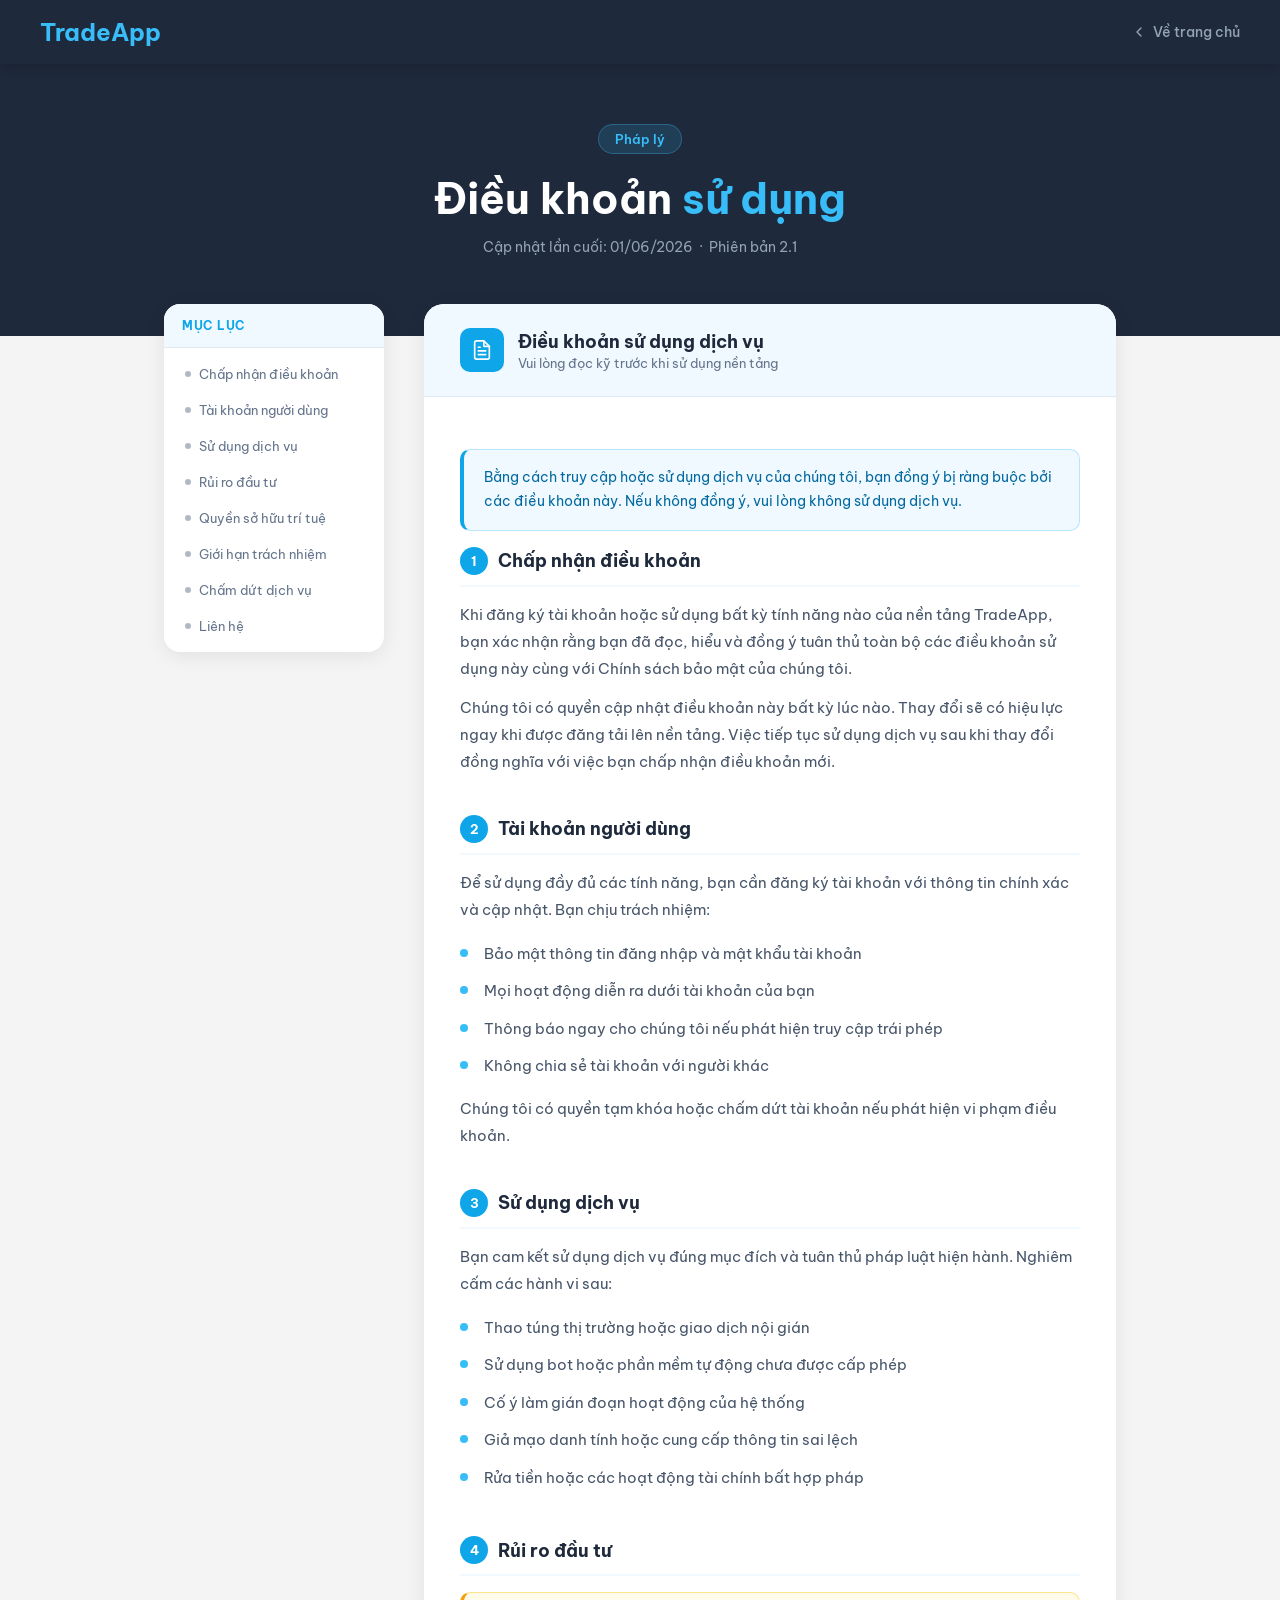
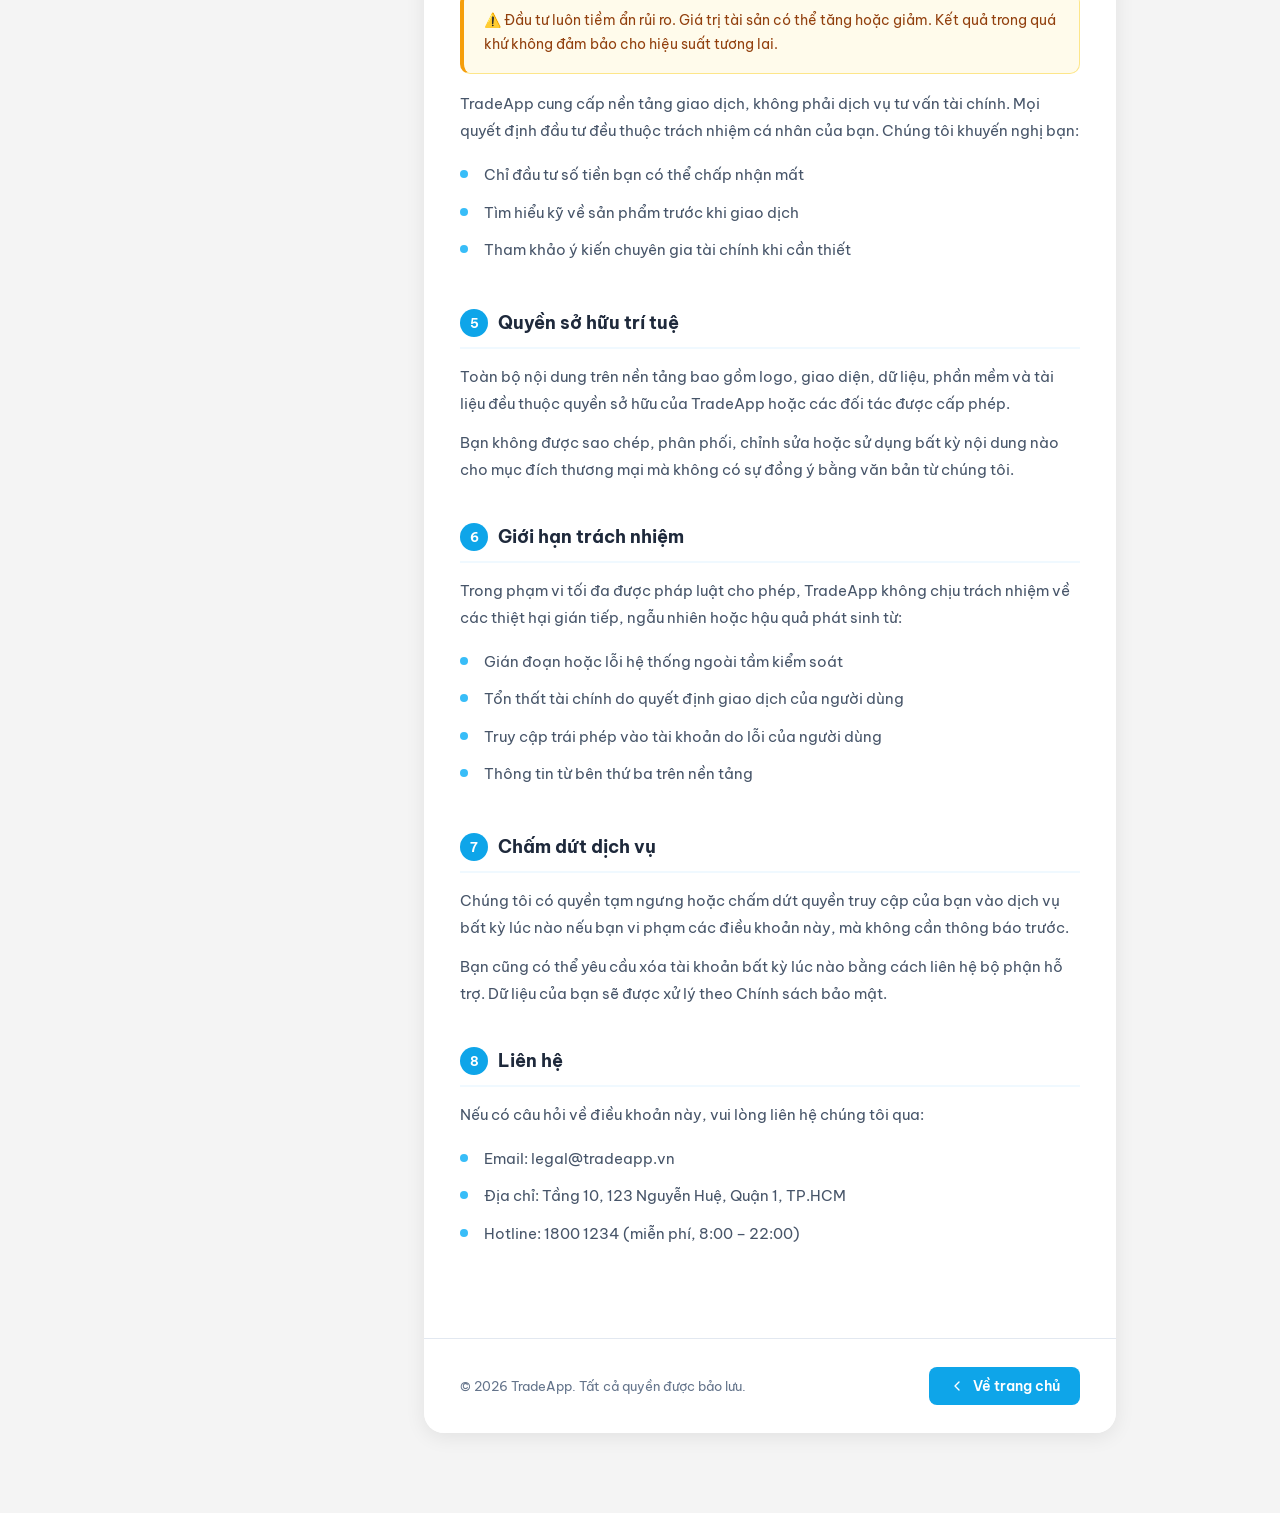
==== html/pages/dieu-khoan.html @ 0a755ea0 "dieu-khoan.html" ====
<!DOCTYPE html>
<html lang="vi">
<head>
    <meta charset="UTF-8">
    <meta name="viewport" content="width=device-width, initial-scale=1.0">
    <title>Điều khoản sử dụng</title>
    <link rel="stylesheet" href="https://fonts.googleapis.com/css2?family=Be+Vietnam+Pro:wght@400;500;600;700&display=swap">
    <style>
        *, *::before, *::after { box-sizing: border-box; margin: 0; padding: 0; }

        :root {
            --navy: #1e293b;
            --blue: #0ea5e9;
            --blue-light: #38bdf8;
            --blue-pale: #f0f9ff;
            --text: #1e293b;
            --muted: #64748b;
            --border: #e2e8f0;
        }

        body {
            font-family: 'Be Vietnam Pro', sans-serif;
            background: #f4f4f4;
            color: var(--text);
            min-height: 100vh;
        }

        /* ── HEADER ── */
        header {
            background: var(--navy);
            padding: 0 40px;
            height: 64px;
            display: flex;
            align-items: center;
            justify-content: space-between;
            position: sticky;
            top: 0;
            z-index: 100;
            box-shadow: 0 2px 12px rgba(0,0,0,0.2);
        }

        .header__logo {
            font-size: 24px;
            font-weight: 700;
            color: var(--blue-light);
            text-decoration: none;
        }

        .header__back {
            display: inline-flex;
            align-items: center;
            gap: 6px;
            color: #94a3b8;
            text-decoration: none;
            font-size: 14px;
            font-weight: 500;
            transition: color 0.2s;
        }

        .header__back:hover { color: white; }

        .header__back svg {
            width: 16px;
            height: 16px;
            stroke: currentColor;
            fill: none;
            stroke-width: 2;
            stroke-linecap: round;
            stroke-linejoin: round;
        }

        /* ── HERO ── */
        .hero {
            background: var(--navy);
            padding: 60px 40px 80px;
            text-align: center;
        }

        .hero__badge {
            display: inline-block;
            background: rgba(56,189,248,0.15);
            border: 1px solid rgba(56,189,248,0.3);
            color: var(--blue-light);
            font-size: 13px;
            font-weight: 600;
            padding: 6px 16px;
            border-radius: 20px;
            margin-bottom: 20px;
        }

        .hero__title {
            color: white;
            font-size: 42px;
            font-weight: 700;
            margin-bottom: 14px;
            line-height: 1.2;
        }

        .hero__title span { color: var(--blue-light); }

        .hero__meta {
            color: #94a3b8;
            font-size: 14px;
        }

        /* ── LAYOUT ── */
        .page-wrapper {
            max-width: 1000px;
            margin: 0 auto;
            padding: 0 24px 80px;
            position: relative;
        }

        .content-grid {
            display: grid;
            grid-template-columns: 220px 1fr;
            gap: 40px;
            align-items: start;
            margin-top: -32px;
        }

        /* ── SIDEBAR ── */
        .sidebar {
            position: sticky;
            top: 84px;
        }

        .sidebar__card {
            background: white;
            border-radius: 16px;
            box-shadow: 0 4px 20px rgba(0,0,0,0.08);
            overflow: hidden;
        }

        .sidebar__title {
            background: var(--blue-pale);
            border-bottom: 1px solid var(--border);
            padding: 14px 18px;
            font-size: 12px;
            font-weight: 700;
            color: var(--blue);
            text-transform: uppercase;
            letter-spacing: 0.06em;
        }

        .sidebar__nav { padding: 8px 0; }

        .sidebar__link {
            display: flex;
            align-items: center;
            gap: 8px;
            padding: 10px 18px;
            font-size: 13px;
            color: var(--muted);
            text-decoration: none;
            transition: all 0.15s;
            border-left: 3px solid transparent;
        }

        .sidebar__link:hover,
        .sidebar__link.active {
            color: var(--blue);
            background: var(--blue-pale);
            border-left-color: var(--blue);
        }

        .sidebar__link::before {
            content: '';
            width: 6px;
            height: 6px;
            border-radius: 50%;
            background: currentColor;
            flex-shrink: 0;
            opacity: 0.5;
        }

        /* ── MAIN CONTENT ── */
        .content {
            background: white;
            border-radius: 20px;
            box-shadow: 0 4px 20px rgba(0,0,0,0.08);
            overflow: hidden;
        }

        .content__header {
            background: var(--blue-pale);
            border-bottom: 1px solid var(--border);
            padding: 24px 36px;
            display: flex;
            align-items: center;
            gap: 14px;
        }

        .content__header-icon {
            width: 44px;
            height: 44px;
            background: var(--blue);
            border-radius: 10px;
            display: flex;
            align-items: center;
            justify-content: center;
            flex-shrink: 0;
        }

        .content__header-icon svg {
            width: 22px;
            height: 22px;
            stroke: white;
            fill: none;
            stroke-width: 1.8;
            stroke-linecap: round;
            stroke-linejoin: round;
        }

        .content__header-text h2 {
            font-size: 18px;
            font-weight: 700;
            color: var(--text);
        }

        .content__header-text p {
            font-size: 13px;
            color: var(--muted);
            margin-top: 2px;
        }

        .content__body { padding: 36px; }

        /* ── SECTIONS ── */
        .section { margin-bottom: 40px; }
        .section:last-child { margin-bottom: 0; }

        .section__title {
            font-size: 18px;
            font-weight: 700;
            color: var(--text);
            margin-bottom: 14px;
            padding-bottom: 10px;
            border-bottom: 2px solid var(--blue-pale);
            display: flex;
            align-items: center;
            gap: 10px;
        }

        .section__num {
            width: 28px;
            height: 28px;
            background: var(--blue);
            color: white;
            border-radius: 50%;
            font-size: 13px;
            font-weight: 700;
            display: inline-flex;
            align-items: center;
            justify-content: center;
            flex-shrink: 0;
        }

        .section p {
            font-size: 15px;
            line-height: 1.8;
            color: #475569;
            margin-bottom: 12px;
        }

        .section p:last-child { margin-bottom: 0; }

        .section ul {
            list-style: none;
            margin: 10px 0;
        }

        .section ul li {
            font-size: 15px;
            line-height: 1.7;
            color: #475569;
            padding: 6px 0 6px 24px;
            position: relative;
        }

        .section ul li::before {
            content: '';
            position: absolute;
            left: 0;
            top: 14px;
            width: 8px;
            height: 8px;
            border-radius: 50%;
            background: var(--blue-light);
        }

        /* highlight box */
        .highlight-box {
            background: var(--blue-pale);
            border: 1px solid rgba(56,189,248,0.3);
            border-left: 4px solid var(--blue);
            border-radius: 10px;
            padding: 16px 20px;
            margin: 16px 0;
            font-size: 14px;
            color: #0369a1;
            line-height: 1.7;
        }

        /* warning box */
        .warning-box {
            background: #fffbeb;
            border: 1px solid #fde68a;
            border-left: 4px solid #f59e0b;
            border-radius: 10px;
            padding: 16px 20px;
            margin: 16px 0;
            font-size: 14px;
            color: #92400e;
            line-height: 1.7;
        }

        /* ── FOOTER ── */
        .page-footer {
            background: white;
            border-top: 1px solid var(--border);
            margin-top: 40px;
            padding: 28px 36px;
            display: flex;
            align-items: center;
            justify-content: space-between;
            border-radius: 0 0 20px 20px;
        }

        .page-footer__text { font-size: 13px; color: var(--muted); }

        .page-footer__btn {
            display: inline-flex;
            align-items: center;
            gap: 8px;
            background: var(--blue);
            color: white;
            text-decoration: none;
            font-size: 14px;
            font-weight: 600;
            padding: 10px 20px;
            border-radius: 8px;
            transition: background 0.2s;
        }

        .page-footer__btn:hover { background: #0284c7; }

        /* ── RESPONSIVE ── */
        @media (max-width: 768px) {
            header { padding: 0 20px; }

            .hero { padding: 40px 20px 60px; }
            .hero__title { font-size: 28px; }

            .page-wrapper { padding: 0 16px 60px; }

            .content-grid {
                grid-template-columns: 1fr;
                margin-top: -24px;
            }

            .sidebar { position: static; }

            .content__body { padding: 24px 20px; }
            .content__header { padding: 18px 20px; }

            .page-footer {
                flex-direction: column;
                gap: 16px;
                text-align: center;
                padding: 20px;
            }
        }
    </style>
</head>
<body>

<!-- HEADER -->
<header>
    <a href="/" class="header__logo">TradeApp</a>
    <a href="/" class="header__back">
        <svg viewBox="0 0 24 24"><polyline points="15 18 9 12 15 6"/></svg>
        Về trang chủ
    </a>
</header>

<!-- HERO -->
<div class="hero">
    <div class="hero__badge">Pháp lý</div>
    <h1 class="hero__title">Điều khoản <span>sử dụng</span></h1>
    <p class="hero__meta">Cập nhật lần cuối: 01/06/2026 &nbsp;·&nbsp; Phiên bản 2.1</p>
</div>

<!-- MAIN -->
<div class="page-wrapper">
    <div class="content-grid">

        <!-- SIDEBAR -->
        <aside class="sidebar">
            <div class="sidebar__card">
                <div class="sidebar__title">Mục lục</div>
                <nav class="sidebar__nav">
                    <a href="#s1" class="sidebar__link active">Chấp nhận điều khoản</a>
                    <a href="#s2" class="sidebar__link">Tài khoản người dùng</a>
                    <a href="#s3" class="sidebar__link">Sử dụng dịch vụ</a>
                    <a href="#s4" class="sidebar__link">Rủi ro đầu tư</a>
                    <a href="#s5" class="sidebar__link">Quyền sở hữu trí tuệ</a>
                    <a href="#s6" class="sidebar__link">Giới hạn trách nhiệm</a>
                    <a href="#s7" class="sidebar__link">Chấm dứt dịch vụ</a>
                    <a href="#s8" class="sidebar__link">Liên hệ</a>
                </nav>
            </div>
        </aside>

        <!-- CONTENT -->
        <main class="content">
            <div class="content__header">
                <div class="content__header-icon">
                    <svg viewBox="0 0 24 24"><path d="M14 2H6a2 2 0 0 0-2 2v16a2 2 0 0 0 2 2h12a2 2 0 0 0 2-2V8z"/><polyline points="14 2 14 8 20 8"/><line x1="16" y1="13" x2="8" y2="13"/><line x1="16" y1="17" x2="8" y2="17"/><polyline points="10 9 9 9 8 9"/></svg>
                </div>
                <div class="content__header-text">
                    <h2>Điều khoản sử dụng dịch vụ</h2>
                    <p>Vui lòng đọc kỹ trước khi sử dụng nền tảng</p>
                </div>
            </div>

            <div class="content__body">

                <div class="highlight-box">
                    Bằng cách truy cập hoặc sử dụng dịch vụ của chúng tôi, bạn đồng ý bị ràng buộc bởi các điều khoản này. Nếu không đồng ý, vui lòng không sử dụng dịch vụ.
                </div>

                <div class="section" id="s1">
                    <h3 class="section__title"><span class="section__num">1</span> Chấp nhận điều khoản</h3>
                    <p>Khi đăng ký tài khoản hoặc sử dụng bất kỳ tính năng nào của nền tảng TradeApp, bạn xác nhận rằng bạn đã đọc, hiểu và đồng ý tuân thủ toàn bộ các điều khoản sử dụng này cùng với Chính sách bảo mật của chúng tôi.</p>
                    <p>Chúng tôi có quyền cập nhật điều khoản này bất kỳ lúc nào. Thay đổi sẽ có hiệu lực ngay khi được đăng tải lên nền tảng. Việc tiếp tục sử dụng dịch vụ sau khi thay đổi đồng nghĩa với việc bạn chấp nhận điều khoản mới.</p>
                </div>

                <div class="section" id="s2">
                    <h3 class="section__title"><span class="section__num">2</span> Tài khoản người dùng</h3>
                    <p>Để sử dụng đầy đủ các tính năng, bạn cần đăng ký tài khoản với thông tin chính xác và cập nhật. Bạn chịu trách nhiệm:</p>
                    <ul>
                        <li>Bảo mật thông tin đăng nhập và mật khẩu tài khoản</li>
                        <li>Mọi hoạt động diễn ra dưới tài khoản của bạn</li>
                        <li>Thông báo ngay cho chúng tôi nếu phát hiện truy cập trái phép</li>
                        <li>Không chia sẻ tài khoản với người khác</li>
                    </ul>
                    <p>Chúng tôi có quyền tạm khóa hoặc chấm dứt tài khoản nếu phát hiện vi phạm điều khoản.</p>
                </div>

                <div class="section" id="s3">
                    <h3 class="section__title"><span class="section__num">3</span> Sử dụng dịch vụ</h3>
                    <p>Bạn cam kết sử dụng dịch vụ đúng mục đích và tuân thủ pháp luật hiện hành. Nghiêm cấm các hành vi sau:</p>
                    <ul>
                        <li>Thao túng thị trường hoặc giao dịch nội gián</li>
                        <li>Sử dụng bot hoặc phần mềm tự động chưa được cấp phép</li>
                        <li>Cố ý làm gián đoạn hoạt động của hệ thống</li>
                        <li>Giả mạo danh tính hoặc cung cấp thông tin sai lệch</li>
                        <li>Rửa tiền hoặc các hoạt động tài chính bất hợp pháp</li>
                    </ul>
                </div>

                <div class="section" id="s4">
                    <h3 class="section__title"><span class="section__num">4</span> Rủi ro đầu tư</h3>
                    <div class="warning-box">
                        ⚠️ Đầu tư luôn tiềm ẩn rủi ro. Giá trị tài sản có thể tăng hoặc giảm. Kết quả trong quá khứ không đảm bảo cho hiệu suất tương lai.
                    </div>
                    <p>TradeApp cung cấp nền tảng giao dịch, không phải dịch vụ tư vấn tài chính. Mọi quyết định đầu tư đều thuộc trách nhiệm cá nhân của bạn. Chúng tôi khuyến nghị bạn:</p>
                    <ul>
                        <li>Chỉ đầu tư số tiền bạn có thể chấp nhận mất</li>
                        <li>Tìm hiểu kỹ về sản phẩm trước khi giao dịch</li>
                        <li>Tham khảo ý kiến chuyên gia tài chính khi cần thiết</li>
                    </ul>
                </div>

                <div class="section" id="s5">
                    <h3 class="section__title"><span class="section__num">5</span> Quyền sở hữu trí tuệ</h3>
                    <p>Toàn bộ nội dung trên nền tảng bao gồm logo, giao diện, dữ liệu, phần mềm và tài liệu đều thuộc quyền sở hữu của TradeApp hoặc các đối tác được cấp phép.</p>
                    <p>Bạn không được sao chép, phân phối, chỉnh sửa hoặc sử dụng bất kỳ nội dung nào cho mục đích thương mại mà không có sự đồng ý bằng văn bản từ chúng tôi.</p>
                </div>

                <div class="section" id="s6">
                    <h3 class="section__title"><span class="section__num">6</span> Giới hạn trách nhiệm</h3>
                    <p>Trong phạm vi tối đa được pháp luật cho phép, TradeApp không chịu trách nhiệm về các thiệt hại gián tiếp, ngẫu nhiên hoặc hậu quả phát sinh từ:</p>
                    <ul>
                        <li>Gián đoạn hoặc lỗi hệ thống ngoài tầm kiểm soát</li>
                        <li>Tổn thất tài chính do quyết định giao dịch của người dùng</li>
                        <li>Truy cập trái phép vào tài khoản do lỗi của người dùng</li>
                        <li>Thông tin từ bên thứ ba trên nền tảng</li>
                    </ul>
                </div>

                <div class="section" id="s7">
                    <h3 class="section__title"><span class="section__num">7</span> Chấm dứt dịch vụ</h3>
                    <p>Chúng tôi có quyền tạm ngưng hoặc chấm dứt quyền truy cập của bạn vào dịch vụ bất kỳ lúc nào nếu bạn vi phạm các điều khoản này, mà không cần thông báo trước.</p>
                    <p>Bạn cũng có thể yêu cầu xóa tài khoản bất kỳ lúc nào bằng cách liên hệ bộ phận hỗ trợ. Dữ liệu của bạn sẽ được xử lý theo Chính sách bảo mật.</p>
                </div>

                <div class="section" id="s8">
                    <h3 class="section__title"><span class="section__num">8</span> Liên hệ</h3>
                    <p>Nếu có câu hỏi về điều khoản này, vui lòng liên hệ chúng tôi qua:</p>
                    <ul>
                        <li>Email: legal@tradeapp.vn</li>
                        <li>Địa chỉ: Tầng 10, 123 Nguyễn Huệ, Quận 1, TP.HCM</li>
                        <li>Hotline: 1800 1234 (miễn phí, 8:00 – 22:00)</li>
                    </ul>
                </div>

            </div>

            <!-- PAGE FOOTER -->
            <div class="page-footer">
                <p class="page-footer__text">© 2026 TradeApp. Tất cả quyền được bảo lưu.</p>
                <a href="/" class="page-footer__btn">
                    <svg width="16" height="16" viewBox="0 0 24 24" fill="none" stroke="currentColor" stroke-width="2" stroke-linecap="round" stroke-linejoin="round"><polyline points="15 18 9 12 15 6"/></svg>
                    Về trang chủ
                </a>
            </div>

        </main>
    </div>
</div>

<script>
    // Active sidebar link khi scroll
    const sections = document.querySelectorAll('.section[id]');
    const links = document.querySelectorAll('.sidebar__link');

    window.addEventListener('scroll', () => {
        let current = '';
        sections.forEach(s => {
            if (window.scrollY >= s.offsetTop - 120) current = s.id;
        });
        links.forEach(l => {
            l.classList.toggle('active', l.getAttribute('href') === '#' + current);
        });
    });

    // Smooth scroll
    links.forEach(l => {
        l.addEventListener('click', e => {
            e.preventDefault();
            const target = document.querySelector(l.getAttribute('href'));
            if (target) target.scrollIntoView({ behavior: 'smooth', block: 'start' });
        });
    });
</script>

</body>
</html>
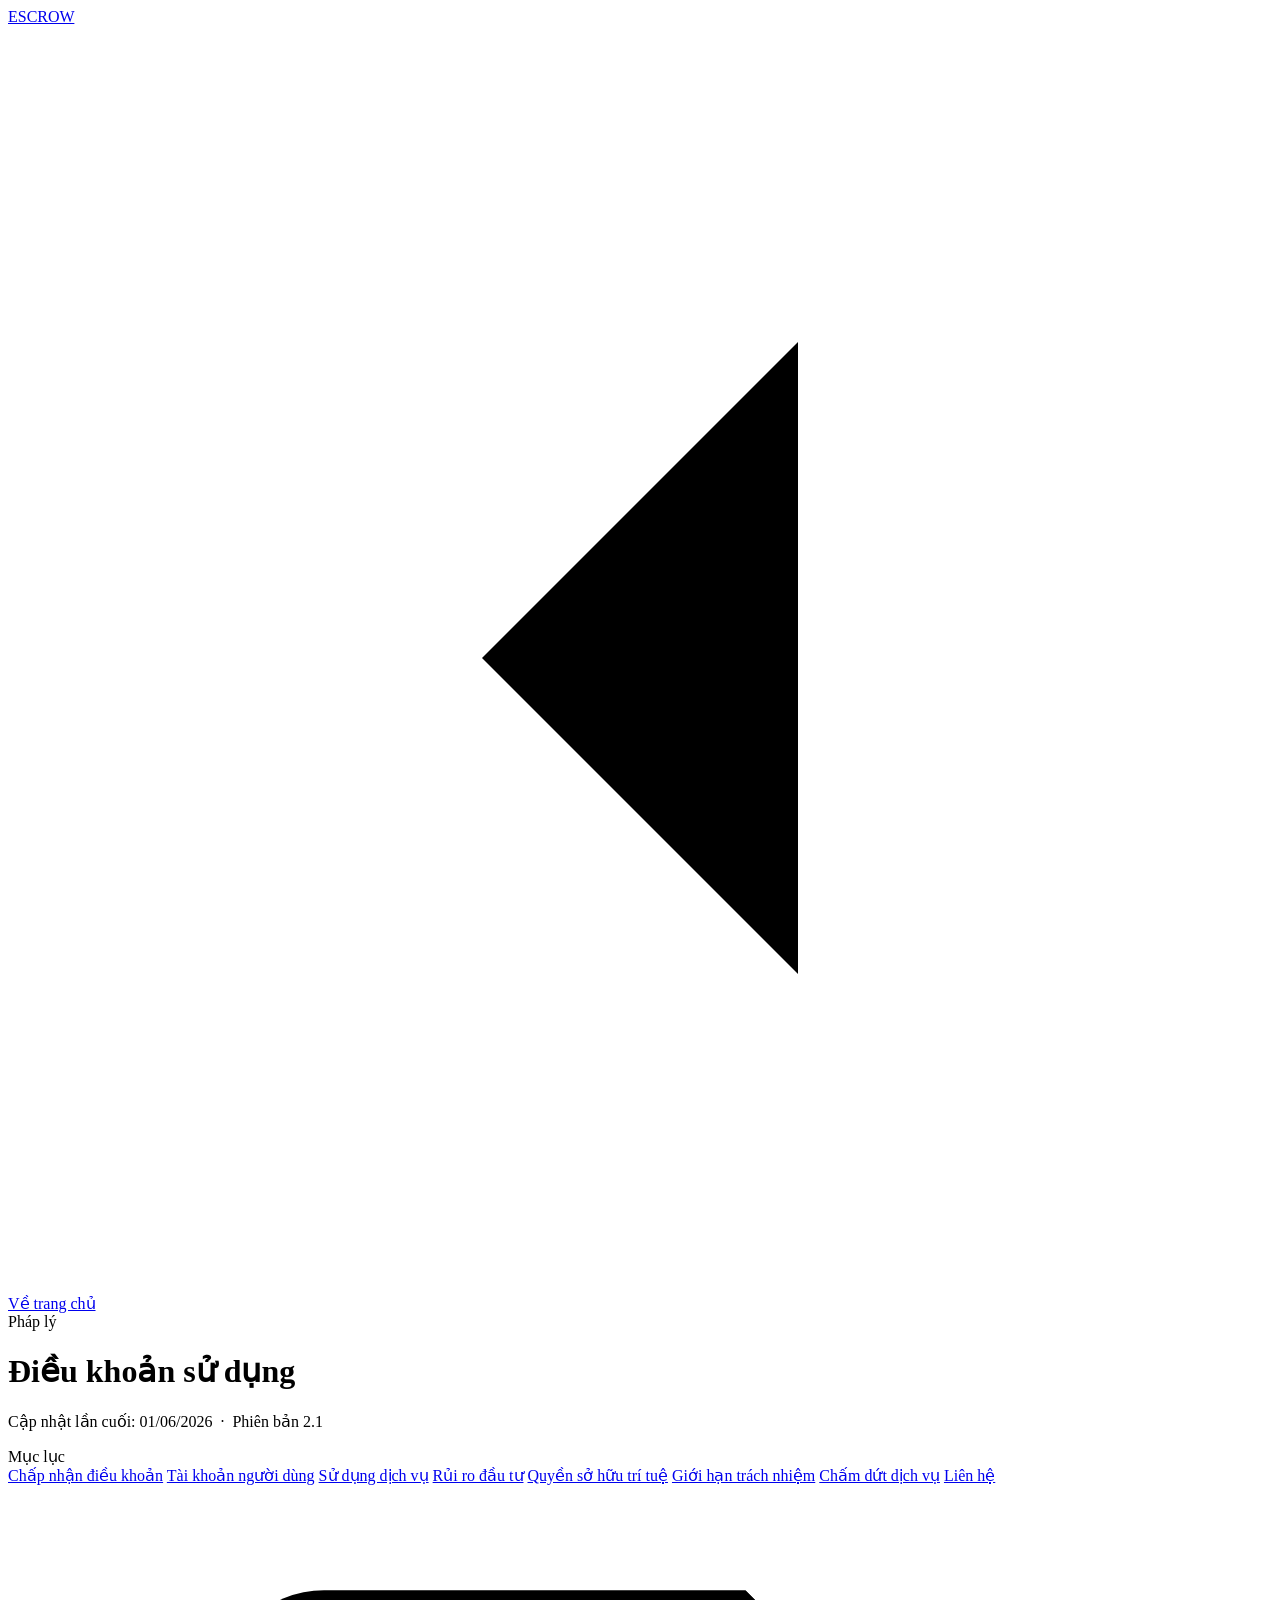
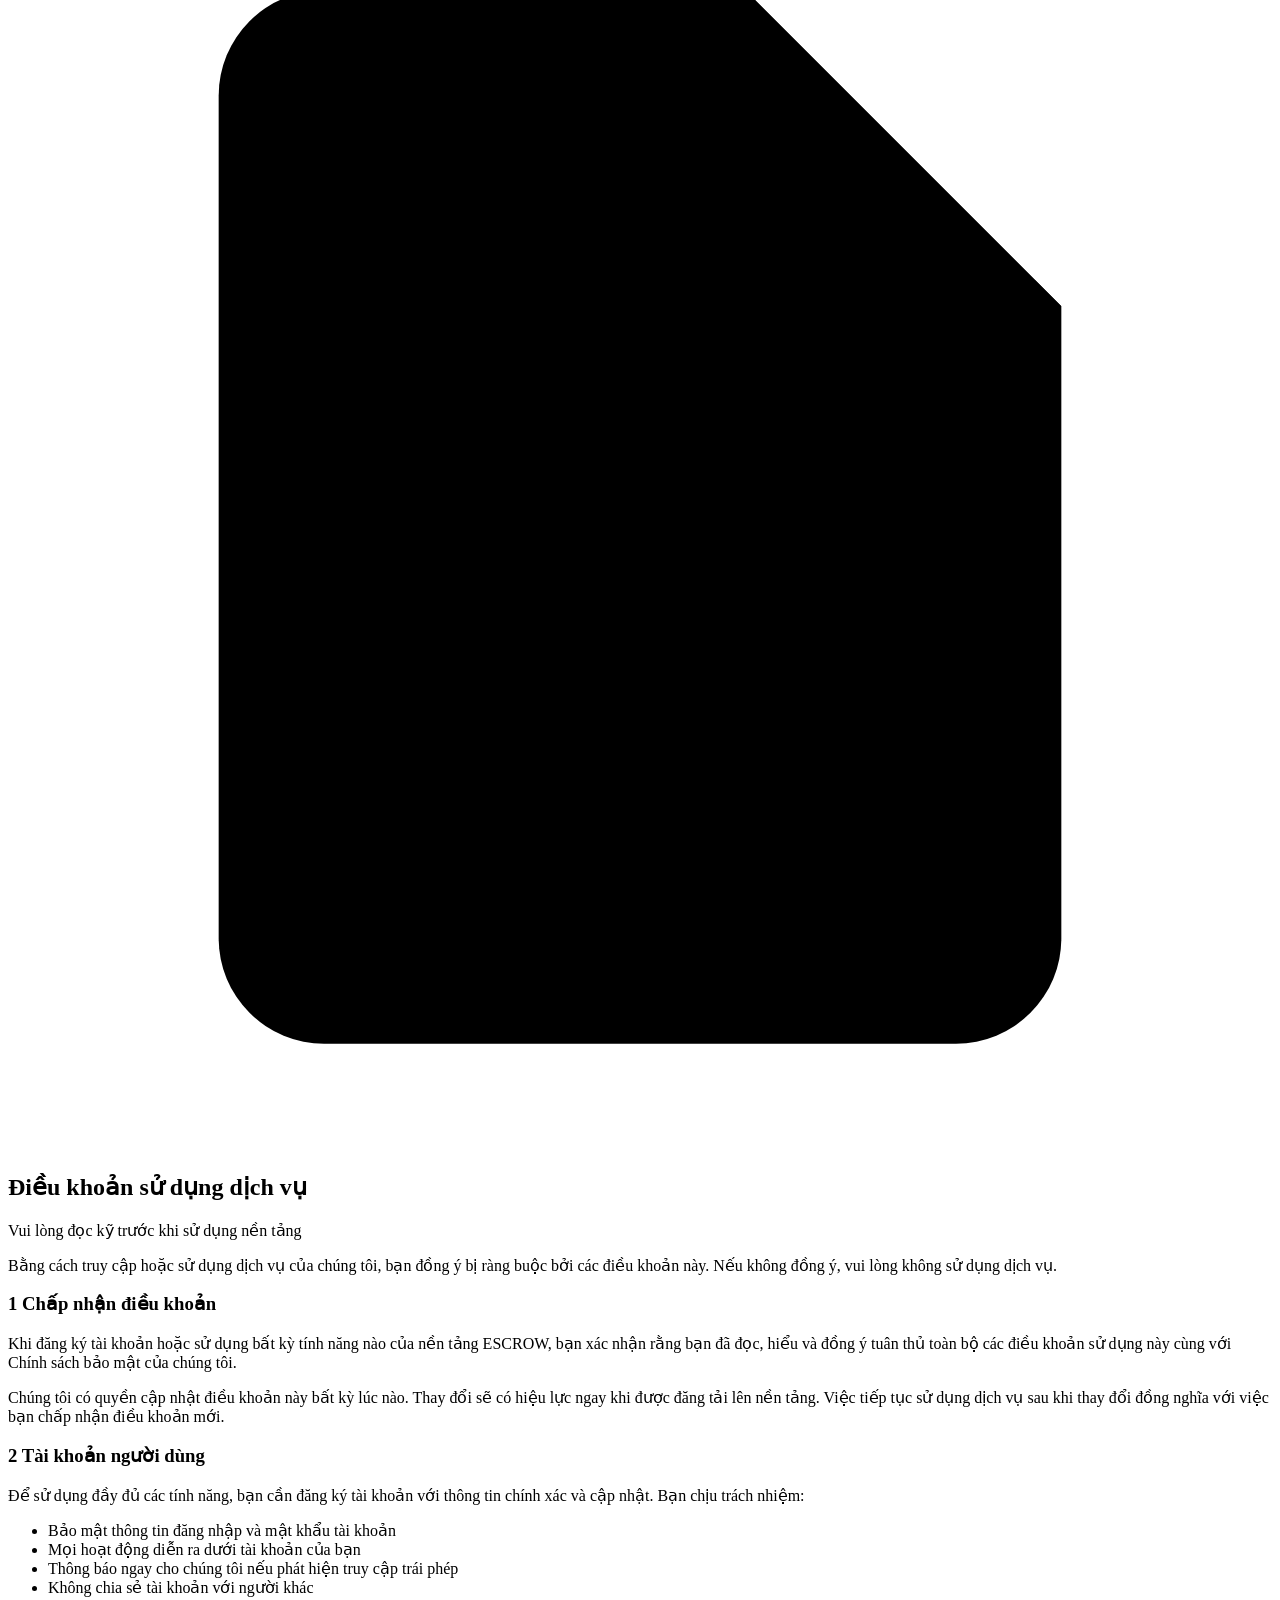
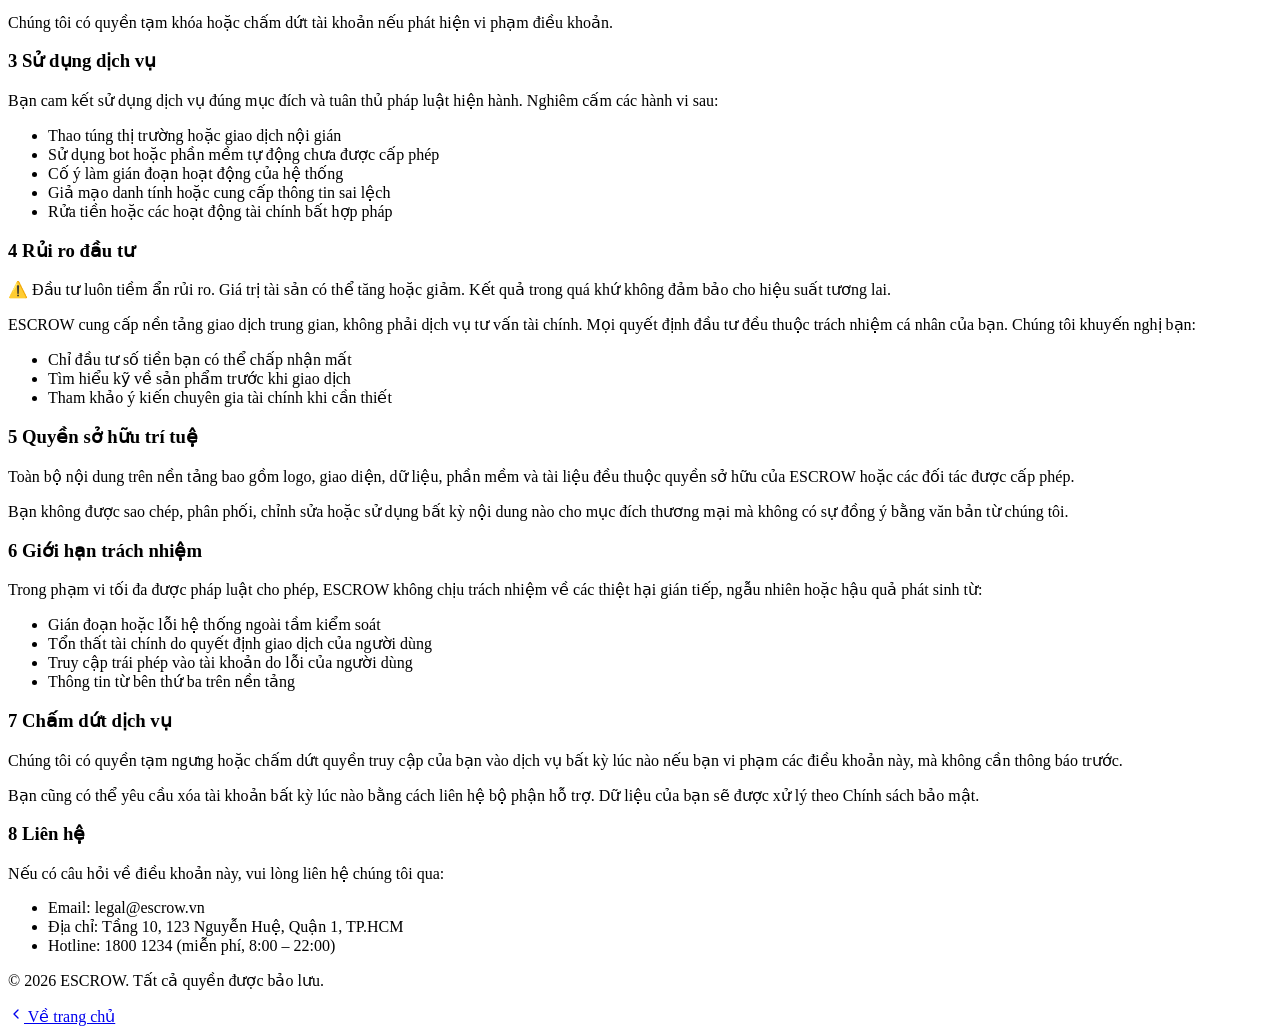
==== commit e8cb896e: "dieu-khoan.html" ====
--- a/html/pages/dieu-khoan.html
+++ b/html/pages/dieu-khoan.html
@@ -5,379 +5,13 @@
     <meta name="viewport" content="width=device-width, initial-scale=1.0">
     <title>Điều khoản sử dụng</title>
     <link rel="stylesheet" href="https://fonts.googleapis.com/css2?family=Be+Vietnam+Pro:wght@400;500;600;700&display=swap">
-    <style>
-        *, *::before, *::after { box-sizing: border-box; margin: 0; padding: 0; }
-
-        :root {
-            --navy: #1e293b;
-            --blue: #0ea5e9;
-            --blue-light: #38bdf8;
-            --blue-pale: #f0f9ff;
-            --text: #1e293b;
-            --muted: #64748b;
-            --border: #e2e8f0;
-        }
-
-        body {
-            font-family: 'Be Vietnam Pro', sans-serif;
-            background: #f4f4f4;
-            color: var(--text);
-            min-height: 100vh;
-        }
-
-        /* ── HEADER ── */
-        header {
-            background: var(--navy);
-            padding: 0 40px;
-            height: 64px;
-            display: flex;
-            align-items: center;
-            justify-content: space-between;
-            position: sticky;
-            top: 0;
-            z-index: 100;
-            box-shadow: 0 2px 12px rgba(0,0,0,0.2);
-        }
-
-        .header__logo {
-            font-size: 24px;
-            font-weight: 700;
-            color: var(--blue-light);
-            text-decoration: none;
-        }
-
-        .header__back {
-            display: inline-flex;
-            align-items: center;
-            gap: 6px;
-            color: #94a3b8;
-            text-decoration: none;
-            font-size: 14px;
-            font-weight: 500;
-            transition: color 0.2s;
-        }
-
-        .header__back:hover { color: white; }
-
-        .header__back svg {
-            width: 16px;
-            height: 16px;
-            stroke: currentColor;
-            fill: none;
-            stroke-width: 2;
-            stroke-linecap: round;
-            stroke-linejoin: round;
-        }
-
-        /* ── HERO ── */
-        .hero {
-            background: var(--navy);
-            padding: 60px 40px 80px;
-            text-align: center;
-        }
-
-        .hero__badge {
-            display: inline-block;
-            background: rgba(56,189,248,0.15);
-            border: 1px solid rgba(56,189,248,0.3);
-            color: var(--blue-light);
-            font-size: 13px;
-            font-weight: 600;
-            padding: 6px 16px;
-            border-radius: 20px;
-            margin-bottom: 20px;
-        }
-
-        .hero__title {
-            color: white;
-            font-size: 42px;
-            font-weight: 700;
-            margin-bottom: 14px;
-            line-height: 1.2;
-        }
-
-        .hero__title span { color: var(--blue-light); }
-
-        .hero__meta {
-            color: #94a3b8;
-            font-size: 14px;
-        }
-
-        /* ── LAYOUT ── */
-        .page-wrapper {
-            max-width: 1000px;
-            margin: 0 auto;
-            padding: 0 24px 80px;
-            position: relative;
-        }
-
-        .content-grid {
-            display: grid;
-            grid-template-columns: 220px 1fr;
-            gap: 40px;
-            align-items: start;
-            margin-top: -32px;
-        }
-
-        /* ── SIDEBAR ── */
-        .sidebar {
-            position: sticky;
-            top: 84px;
-        }
-
-        .sidebar__card {
-            background: white;
-            border-radius: 16px;
-            box-shadow: 0 4px 20px rgba(0,0,0,0.08);
-            overflow: hidden;
-        }
-
-        .sidebar__title {
-            background: var(--blue-pale);
-            border-bottom: 1px solid var(--border);
-            padding: 14px 18px;
-            font-size: 12px;
-            font-weight: 700;
-            color: var(--blue);
-            text-transform: uppercase;
-            letter-spacing: 0.06em;
-        }
-
-        .sidebar__nav { padding: 8px 0; }
-
-        .sidebar__link {
-            display: flex;
-            align-items: center;
-            gap: 8px;
-            padding: 10px 18px;
-            font-size: 13px;
-            color: var(--muted);
-            text-decoration: none;
-            transition: all 0.15s;
-            border-left: 3px solid transparent;
-        }
-
-        .sidebar__link:hover,
-        .sidebar__link.active {
-            color: var(--blue);
-            background: var(--blue-pale);
-            border-left-color: var(--blue);
-        }
-
-        .sidebar__link::before {
-            content: '';
-            width: 6px;
-            height: 6px;
-            border-radius: 50%;
-            background: currentColor;
-            flex-shrink: 0;
-            opacity: 0.5;
-        }
-
-        /* ── MAIN CONTENT ── */
-        .content {
-            background: white;
-            border-radius: 20px;
-            box-shadow: 0 4px 20px rgba(0,0,0,0.08);
-            overflow: hidden;
-        }
-
-        .content__header {
-            background: var(--blue-pale);
-            border-bottom: 1px solid var(--border);
-            padding: 24px 36px;
-            display: flex;
-            align-items: center;
-            gap: 14px;
-        }
-
-        .content__header-icon {
-            width: 44px;
-            height: 44px;
-            background: var(--blue);
-            border-radius: 10px;
-            display: flex;
-            align-items: center;
-            justify-content: center;
-            flex-shrink: 0;
-        }
-
-        .content__header-icon svg {
-            width: 22px;
-            height: 22px;
-            stroke: white;
-            fill: none;
-            stroke-width: 1.8;
-            stroke-linecap: round;
-            stroke-linejoin: round;
-        }
-
-        .content__header-text h2 {
-            font-size: 18px;
-            font-weight: 700;
-            color: var(--text);
-        }
-
-        .content__header-text p {
-            font-size: 13px;
-            color: var(--muted);
-            margin-top: 2px;
-        }
-
-        .content__body { padding: 36px; }
-
-        /* ── SECTIONS ── */
-        .section { margin-bottom: 40px; }
-        .section:last-child { margin-bottom: 0; }
-
-        .section__title {
-            font-size: 18px;
-            font-weight: 700;
-            color: var(--text);
-            margin-bottom: 14px;
-            padding-bottom: 10px;
-            border-bottom: 2px solid var(--blue-pale);
-            display: flex;
-            align-items: center;
-            gap: 10px;
-        }
-
-        .section__num {
-            width: 28px;
-            height: 28px;
-            background: var(--blue);
-            color: white;
-            border-radius: 50%;
-            font-size: 13px;
-            font-weight: 700;
-            display: inline-flex;
-            align-items: center;
-            justify-content: center;
-            flex-shrink: 0;
-        }
-
-        .section p {
-            font-size: 15px;
-            line-height: 1.8;
-            color: #475569;
-            margin-bottom: 12px;
-        }
-
-        .section p:last-child { margin-bottom: 0; }
-
-        .section ul {
-            list-style: none;
-            margin: 10px 0;
-        }
-
-        .section ul li {
-            font-size: 15px;
-            line-height: 1.7;
-            color: #475569;
-            padding: 6px 0 6px 24px;
-            position: relative;
-        }
-
-        .section ul li::before {
-            content: '';
-            position: absolute;
-            left: 0;
-            top: 14px;
-            width: 8px;
-            height: 8px;
-            border-radius: 50%;
-            background: var(--blue-light);
-        }
-
-        /* highlight box */
-        .highlight-box {
-            background: var(--blue-pale);
-            border: 1px solid rgba(56,189,248,0.3);
-            border-left: 4px solid var(--blue);
-            border-radius: 10px;
-            padding: 16px 20px;
-            margin: 16px 0;
-            font-size: 14px;
-            color: #0369a1;
-            line-height: 1.7;
-        }
-
-        /* warning box */
-        .warning-box {
-            background: #fffbeb;
-            border: 1px solid #fde68a;
-            border-left: 4px solid #f59e0b;
-            border-radius: 10px;
-            padding: 16px 20px;
-            margin: 16px 0;
-            font-size: 14px;
-            color: #92400e;
-            line-height: 1.7;
-        }
-
-        /* ── FOOTER ── */
-        .page-footer {
-            background: white;
-            border-top: 1px solid var(--border);
-            margin-top: 40px;
-            padding: 28px 36px;
-            display: flex;
-            align-items: center;
-            justify-content: space-between;
-            border-radius: 0 0 20px 20px;
-        }
-
-        .page-footer__text { font-size: 13px; color: var(--muted); }
-
-        .page-footer__btn {
-            display: inline-flex;
-            align-items: center;
-            gap: 8px;
-            background: var(--blue);
-            color: white;
-            text-decoration: none;
-            font-size: 14px;
-            font-weight: 600;
-            padding: 10px 20px;
-            border-radius: 8px;
-            transition: background 0.2s;
-        }
-
-        .page-footer__btn:hover { background: #0284c7; }
-
-        /* ── RESPONSIVE ── */
-        @media (max-width: 768px) {
-            header { padding: 0 20px; }
-
-            .hero { padding: 40px 20px 60px; }
-            .hero__title { font-size: 28px; }
-
-            .page-wrapper { padding: 0 16px 60px; }
-
-            .content-grid {
-                grid-template-columns: 1fr;
-                margin-top: -24px;
-            }
-
-            .sidebar { position: static; }
-
-            .content__body { padding: 24px 20px; }
-            .content__header { padding: 18px 20px; }
-
-            .page-footer {
-                flex-direction: column;
-                gap: 16px;
-                text-align: center;
-                padding: 20px;
-            }
-        }
-    </style>
+    <link rel="stylesheet" href="/css/local/dieu-khoan.css">
 </head>
 <body>
 
 <!-- HEADER -->
 <header>
-    <a href="/" class="header__logo">TradeApp</a>
+    <a href="/" class="header__logo">ESCROW</a>
     <a href="/" class="header__back">
         <svg viewBox="0 0 24 24"><polyline points="15 18 9 12 15 6"/></svg>
         Về trang chủ
@@ -432,7 +66,7 @@
 
                 <div class="section" id="s1">
                     <h3 class="section__title"><span class="section__num">1</span> Chấp nhận điều khoản</h3>
-                    <p>Khi đăng ký tài khoản hoặc sử dụng bất kỳ tính năng nào của nền tảng TradeApp, bạn xác nhận rằng bạn đã đọc, hiểu và đồng ý tuân thủ toàn bộ các điều khoản sử dụng này cùng với Chính sách bảo mật của chúng tôi.</p>
+                    <p>Khi đăng ký tài khoản hoặc sử dụng bất kỳ tính năng nào của nền tảng ESCROW, bạn xác nhận rằng bạn đã đọc, hiểu và đồng ý tuân thủ toàn bộ các điều khoản sử dụng này cùng với Chính sách bảo mật của chúng tôi.</p>
                     <p>Chúng tôi có quyền cập nhật điều khoản này bất kỳ lúc nào. Thay đổi sẽ có hiệu lực ngay khi được đăng tải lên nền tảng. Việc tiếp tục sử dụng dịch vụ sau khi thay đổi đồng nghĩa với việc bạn chấp nhận điều khoản mới.</p>
                 </div>
 
@@ -465,7 +99,7 @@
                     <div class="warning-box">
                         ⚠️ Đầu tư luôn tiềm ẩn rủi ro. Giá trị tài sản có thể tăng hoặc giảm. Kết quả trong quá khứ không đảm bảo cho hiệu suất tương lai.
                     </div>
-                    <p>TradeApp cung cấp nền tảng giao dịch, không phải dịch vụ tư vấn tài chính. Mọi quyết định đầu tư đều thuộc trách nhiệm cá nhân của bạn. Chúng tôi khuyến nghị bạn:</p>
+                    <p>ESCROW cung cấp nền tảng giao dịch trung gian, không phải dịch vụ tư vấn tài chính. Mọi quyết định đầu tư đều thuộc trách nhiệm cá nhân của bạn. Chúng tôi khuyến nghị bạn:</p>
                     <ul>
                         <li>Chỉ đầu tư số tiền bạn có thể chấp nhận mất</li>
                         <li>Tìm hiểu kỹ về sản phẩm trước khi giao dịch</li>
@@ -475,13 +109,13 @@
 
                 <div class="section" id="s5">
                     <h3 class="section__title"><span class="section__num">5</span> Quyền sở hữu trí tuệ</h3>
-                    <p>Toàn bộ nội dung trên nền tảng bao gồm logo, giao diện, dữ liệu, phần mềm và tài liệu đều thuộc quyền sở hữu của TradeApp hoặc các đối tác được cấp phép.</p>
+                    <p>Toàn bộ nội dung trên nền tảng bao gồm logo, giao diện, dữ liệu, phần mềm và tài liệu đều thuộc quyền sở hữu của ESCROW hoặc các đối tác được cấp phép.</p>
                     <p>Bạn không được sao chép, phân phối, chỉnh sửa hoặc sử dụng bất kỳ nội dung nào cho mục đích thương mại mà không có sự đồng ý bằng văn bản từ chúng tôi.</p>
                 </div>
 
                 <div class="section" id="s6">
                     <h3 class="section__title"><span class="section__num">6</span> Giới hạn trách nhiệm</h3>
-                    <p>Trong phạm vi tối đa được pháp luật cho phép, TradeApp không chịu trách nhiệm về các thiệt hại gián tiếp, ngẫu nhiên hoặc hậu quả phát sinh từ:</p>
+                    <p>Trong phạm vi tối đa được pháp luật cho phép, ESCROW không chịu trách nhiệm về các thiệt hại gián tiếp, ngẫu nhiên hoặc hậu quả phát sinh từ:</p>
                     <ul>
                         <li>Gián đoạn hoặc lỗi hệ thống ngoài tầm kiểm soát</li>
                         <li>Tổn thất tài chính do quyết định giao dịch của người dùng</li>
@@ -500,7 +134,7 @@
                     <h3 class="section__title"><span class="section__num">8</span> Liên hệ</h3>
                     <p>Nếu có câu hỏi về điều khoản này, vui lòng liên hệ chúng tôi qua:</p>
                     <ul>
-                        <li>Email: legal@tradeapp.vn</li>
+                        <li>Email: legal@escrow.vn</li>
                         <li>Địa chỉ: Tầng 10, 123 Nguyễn Huệ, Quận 1, TP.HCM</li>
                         <li>Hotline: 1800 1234 (miễn phí, 8:00 – 22:00)</li>
                     </ul>
@@ -510,7 +144,7 @@
 
             <!-- PAGE FOOTER -->
             <div class="page-footer">
-                <p class="page-footer__text">© 2026 TradeApp. Tất cả quyền được bảo lưu.</p>
+                <p class="page-footer__text">© 2026 ESCROW. Tất cả quyền được bảo lưu.</p>
                 <a href="/" class="page-footer__btn">
                     <svg width="16" height="16" viewBox="0 0 24 24" fill="none" stroke="currentColor" stroke-width="2" stroke-linecap="round" stroke-linejoin="round"><polyline points="15 18 9 12 15 6"/></svg>
                     Về trang chủ
@@ -521,30 +155,6 @@
     </div>
 </div>
 
-<script>
-    // Active sidebar link khi scroll
-    const sections = document.querySelectorAll('.section[id]');
-    const links = document.querySelectorAll('.sidebar__link');
-
-    window.addEventListener('scroll', () => {
-        let current = '';
-        sections.forEach(s => {
-            if (window.scrollY >= s.offsetTop - 120) current = s.id;
-        });
-        links.forEach(l => {
-            l.classList.toggle('active', l.getAttribute('href') === '#' + current);
-        });
-    });
-
-    // Smooth scroll
-    links.forEach(l => {
-        l.addEventListener('click', e => {
-            e.preventDefault();
-            const target = document.querySelector(l.getAttribute('href'));
-            if (target) target.scrollIntoView({ behavior: 'smooth', block: 'start' });
-        });
-    });
-</script>
-
+<script src="/js/local/dieu-khoan.js"></script>
 </body>
 </html>
